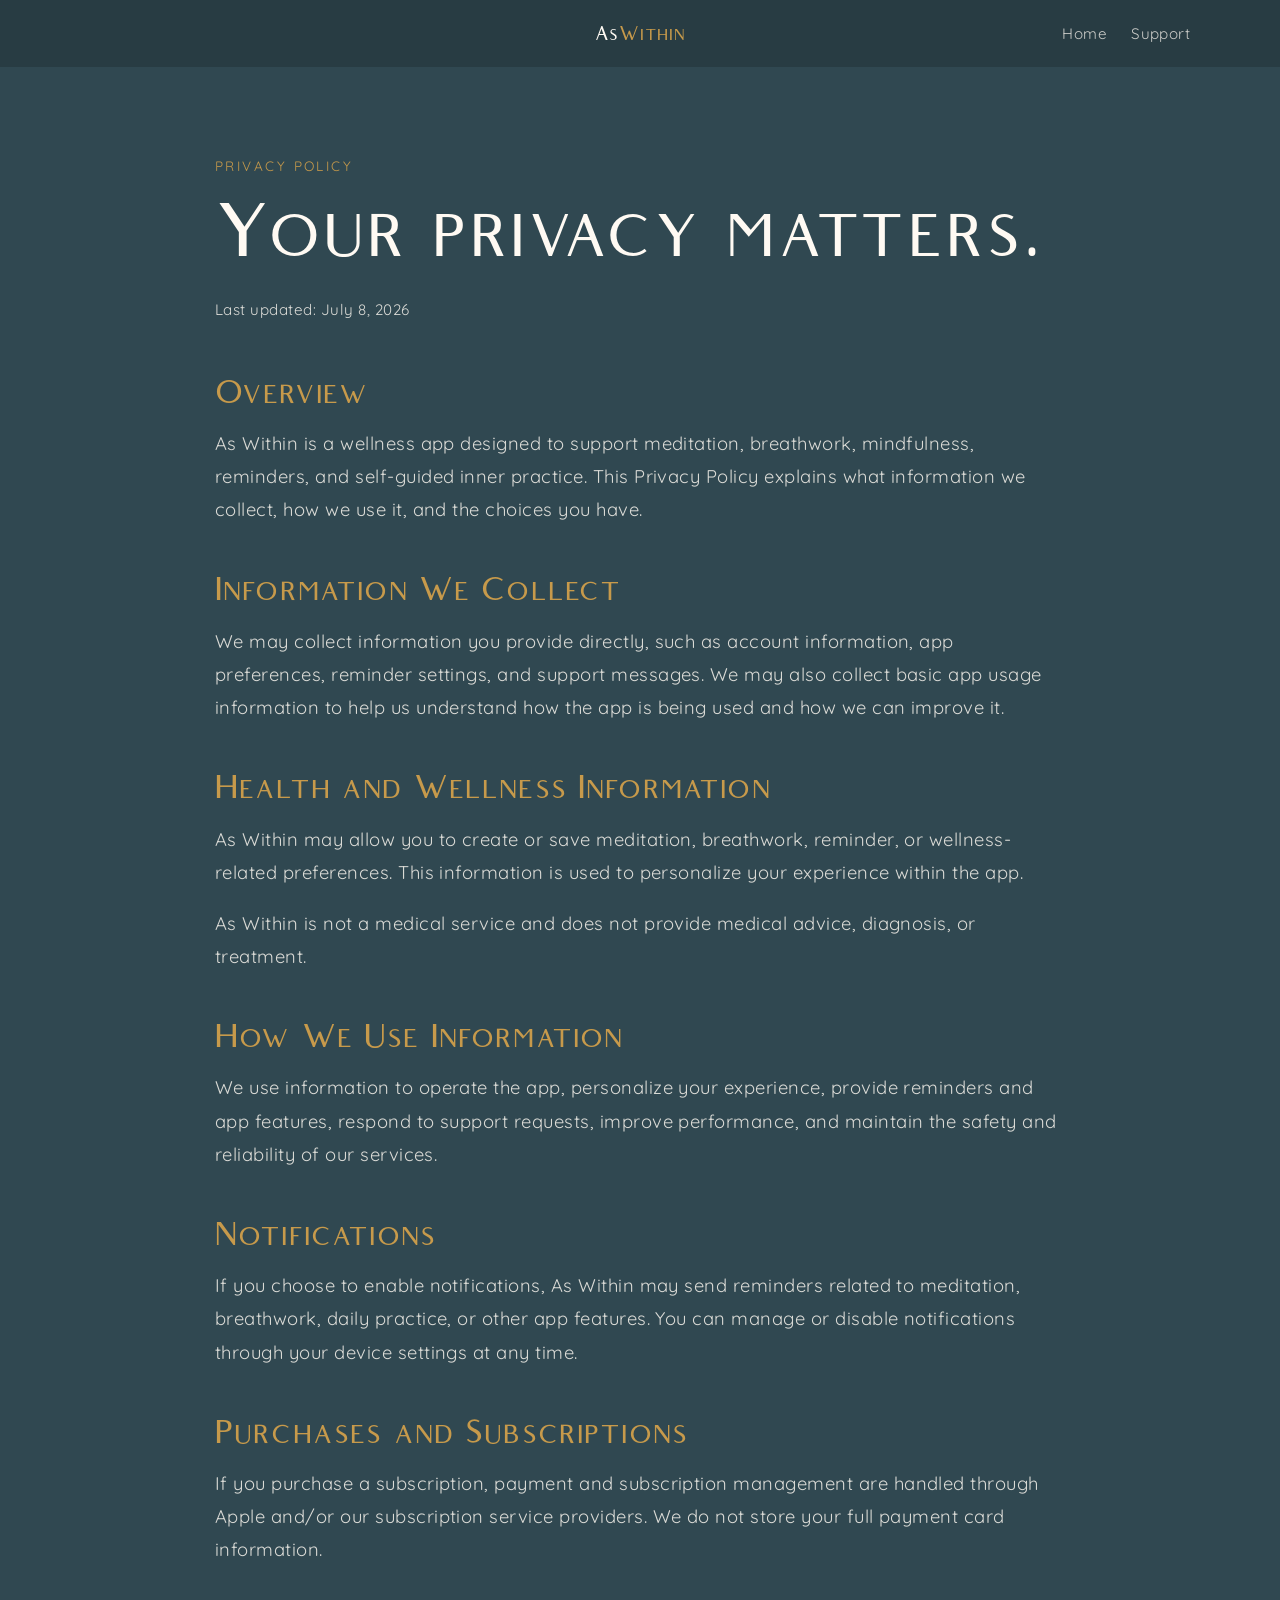
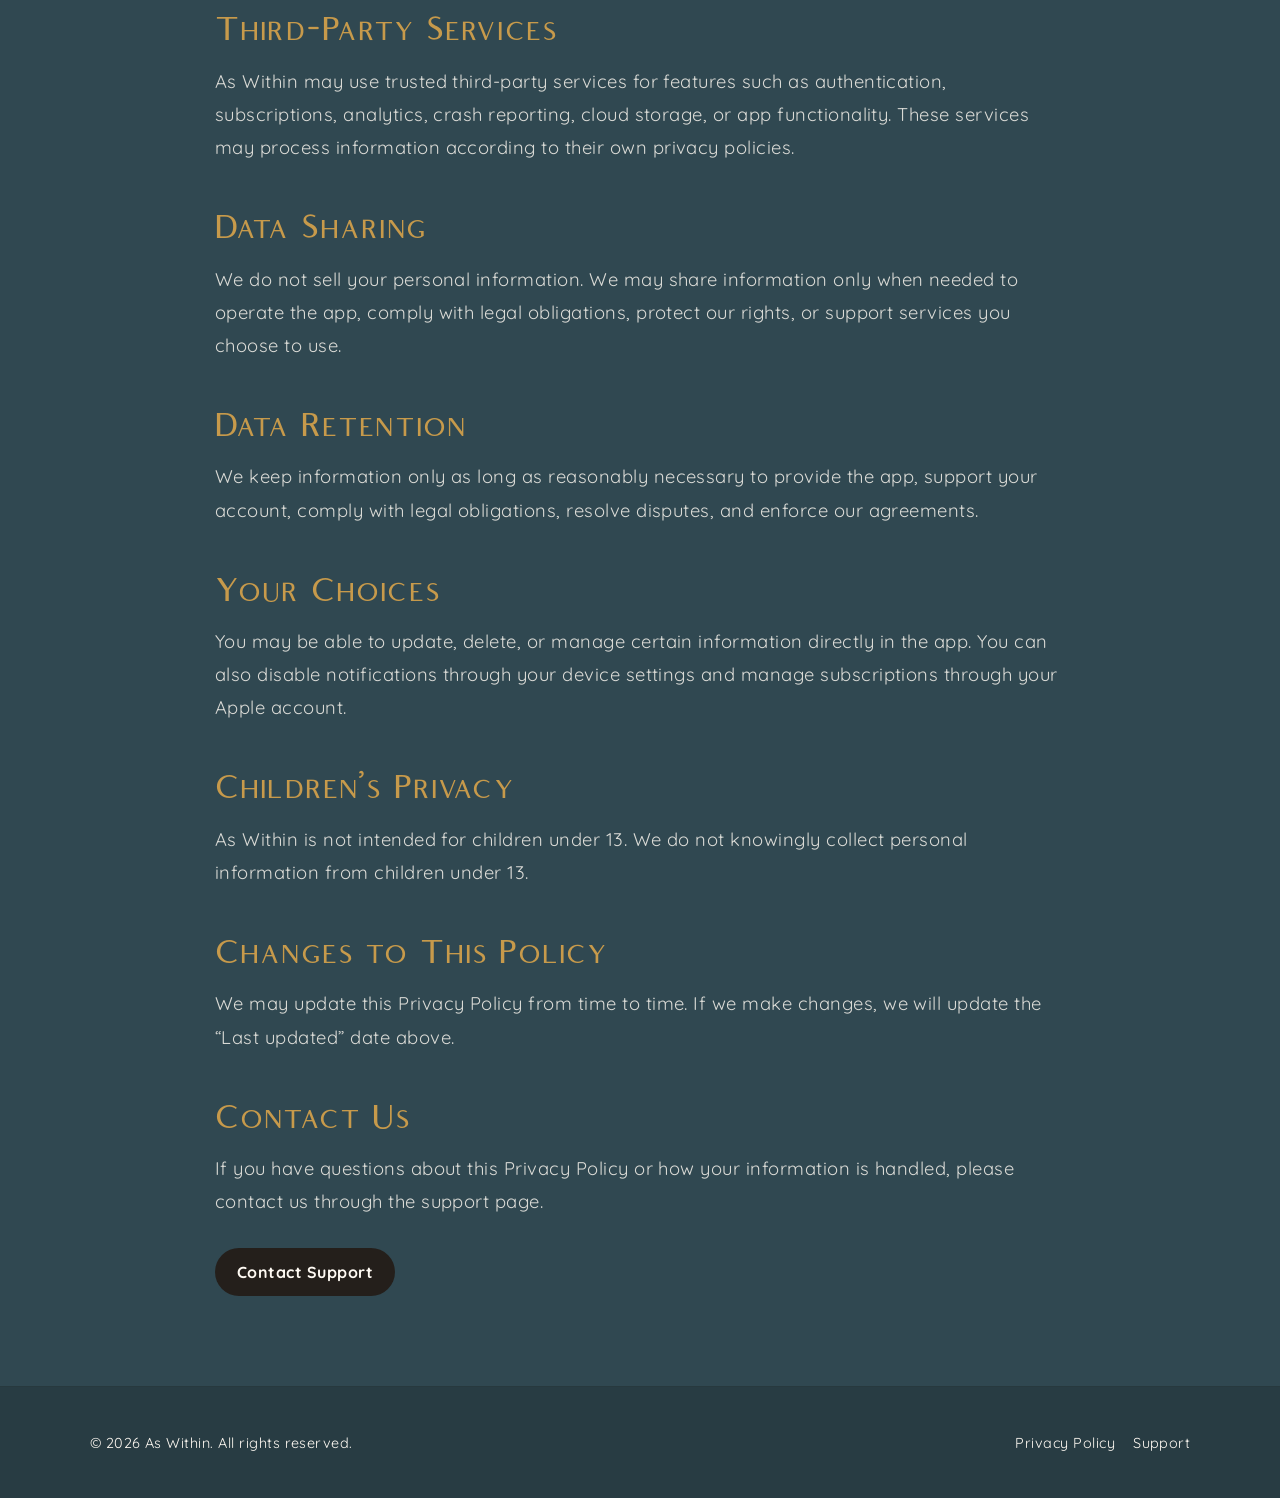
==== privacy.html @ 9e0768ed "Initial As Within landing page" ====
<!DOCTYPE html>
<html lang="en">
  <head>
    <meta charset="UTF-8" />
    <meta name="viewport" content="width=device-width, initial-scale=1.0" />

    <title>Privacy Policy | As Within</title>

    <meta
      name="description"
      content="Privacy Policy for As Within, a wellness app for breathwork, meditation, reminders, and self-guided inner practice."
    />

    <link rel="stylesheet" href="styles.css" />
  </head>

  <body>
    <header class="site-header">
      <a href="index.html" class="brand-name header-brand" aria-label="As Within home">
        <span class="brand-as">As</span><span class="brand-within">Within</span>
      </a>

      <nav class="nav-links" aria-label="Main navigation">
        <a href="index.html">Home</a>
        <a href="support.html">Support</a>
      </nav>
    </header>

    <main>
      <section class="legal-page">
        <div class="legal-content">
          <p class="legal-eyebrow">Privacy Policy</p>

          <h1 class="legal-title">Your privacy matters.</h1>

          <p class="legal-updated">Last updated: July 8, 2026</p>

          <div class="legal-section">
            <h2>Overview</h2>

            <p>
              As Within is a wellness app designed to support meditation,
              breathwork, mindfulness, reminders, and self-guided inner practice.
              This Privacy Policy explains what information we collect, how we use
              it, and the choices you have.
            </p>
          </div>

          <div class="legal-section">
            <h2>Information We Collect</h2>

            <p>
              We may collect information you provide directly, such as account
              information, app preferences, reminder settings, and support messages.
              We may also collect basic app usage information to help us understand
              how the app is being used and how we can improve it.
            </p>
          </div>

          <div class="legal-section">
            <h2>Health and Wellness Information</h2>

            <p>
              As Within may allow you to create or save meditation, breathwork,
              reminder, or wellness-related preferences. This information is used
              to personalize your experience within the app.
            </p>

            <p>
              As Within is not a medical service and does not provide medical
              advice, diagnosis, or treatment.
            </p>
          </div>

          <div class="legal-section">
            <h2>How We Use Information</h2>

            <p>
              We use information to operate the app, personalize your experience,
              provide reminders and app features, respond to support requests,
              improve performance, and maintain the safety and reliability of our
              services.
            </p>
          </div>

          <div class="legal-section">
            <h2>Notifications</h2>

            <p>
              If you choose to enable notifications, As Within may send reminders
              related to meditation, breathwork, daily practice, or other app
              features. You can manage or disable notifications through your device
              settings at any time.
            </p>
          </div>

          <div class="legal-section">
            <h2>Purchases and Subscriptions</h2>

            <p>
              If you purchase a subscription, payment and subscription management
              are handled through Apple and/or our subscription service providers.
              We do not store your full payment card information.
            </p>
          </div>

          <div class="legal-section">
            <h2>Third-Party Services</h2>

            <p>
              As Within may use trusted third-party services for features such as
              authentication, subscriptions, analytics, crash reporting, cloud
              storage, or app functionality. These services may process information
              according to their own privacy policies.
            </p>
          </div>

          <div class="legal-section">
            <h2>Data Sharing</h2>

            <p>
              We do not sell your personal information. We may share information
              only when needed to operate the app, comply with legal obligations,
              protect our rights, or support services you choose to use.
            </p>
          </div>

          <div class="legal-section">
            <h2>Data Retention</h2>

            <p>
              We keep information only as long as reasonably necessary to provide
              the app, support your account, comply with legal obligations, resolve
              disputes, and enforce our agreements.
            </p>
          </div>

          <div class="legal-section">
            <h2>Your Choices</h2>

            <p>
              You may be able to update, delete, or manage certain information
              directly in the app. You can also disable notifications through your
              device settings and manage subscriptions through your Apple account.
            </p>
          </div>

          <div class="legal-section">
            <h2>Children’s Privacy</h2>

            <p>
              As Within is not intended for children under 13. We do not knowingly
              collect personal information from children under 13.
            </p>
          </div>

          <div class="legal-section">
            <h2>Changes to This Policy</h2>

            <p>
              We may update this Privacy Policy from time to time. If we make
              changes, we will update the “Last updated” date above.
            </p>
          </div>

          <div class="legal-section">
            <h2>Contact Us</h2>

            <p>
              If you have questions about this Privacy Policy or how your
              information is handled, please contact us through the support page.
            </p>

            <a class="button legal-button" href="support.html">
              Contact Support
            </a>
          </div>
        </div>
      </section>
    </main>

    <footer class="site-footer">
      <p>© 2026 As Within. All rights reserved.</p>

      <div class="footer-links">
        <a href="privacy.html">Privacy Policy</a>
        <a href="support.html">Support</a>
      </div>
    </footer>
  </body>
</html>
---- styles.css ----
* {
  box-sizing: border-box;
}

:root {
  --forest-green: rgb(48, 72, 81);
  --forest-green-soft: rgb(55, 83, 93);
  --forest-green-practice: rgb(48, 72, 81);
  --forest-green-intention: rgb(51, 77, 87);
  --forest-green-more: rgb(49, 74, 83);
  --forest-green-dark: rgb(40, 60, 67);
  --cream-text: #fffaf3;
  --soft-cream-text: rgba(255, 250, 243, 0.82);
  --gold-accent: #c79a4b;
}

body {
  margin: 0;
  font-family: "Quicksand", Arial, Helvetica, sans-serif;
  font-weight: 400;
  letter-spacing: 0.03em;
  background: var(--forest-green);
  color: var(--cream-text);
}

.section-nav {
  position: fixed;
  top: 50%;
  right: 24px;
  transform: translateY(-50%);
  z-index: 100;
  display: flex;
  flex-direction: column;
  align-items: center;
  gap: 14px;
}

.section-dot,
.section-arrow {
  border: none;
  cursor: pointer;
  color: var(--cream-text);
  background: rgba(255, 250, 243, 0.16);
  backdrop-filter: blur(10px);
  transition: transform 0.2s ease, background 0.2s ease;
}

.section-dot {
  width: 12px;
  height: 12px;
  padding: 0;
  border-radius: 999px;
}

.section-dot.active {
  background: var(--gold-accent);
  transform: scale(1.35);
}

.section-arrow {
  width: 34px;
  height: 34px;
  border-radius: 999px;
  font-size: 1rem;
}

.section-dot:hover,
.section-arrow:hover {
  transform: scale(1.15);
  background: rgba(255, 250, 243, 0.28);
}

.section-dot.active:hover {
  transform: scale(1.35);
  background: var(--gold-accent);
}

.brand-name {
  font-weight: 700;
}

.brand-as {
  color: var(--cream-text);
}

.brand-within {
  color: var(--gold-accent);
}

.site-header {
  position: relative;
  width: 100%;
  padding: 24px 7vw;
  display: flex;
  align-items: center;
  justify-content: flex-end;
  background: var(--forest-green-dark);
  color: var(--cream-text);
}

.header-brand {
  position: absolute;
  left: 50%;
  transform: translateX(-50%);
  font-size: 1.4rem;
  font-family: "Belgium", "Quicksand", Arial, Helvetica, sans-serif;
  font-weight: 400;
  letter-spacing: 0.03em;
}

a {
  color: inherit;
  text-decoration: none;
}

.logo {
  font-size: 1.4rem;
  font-weight: 700;
  letter-spacing: 0.03em;
}

.nav-links {
  display: flex;
  gap: 24px;
  font-size: 0.95rem;
}

.nav-links a {
  opacity: 0.75;
}

.nav-links a:hover {
  opacity: 1;
}

.hero {
  padding: 80px 7vw;
  display: flex;
  align-items: center;
  justify-content: center;
  text-align: center;
  background: var(--forest-green);
  color: var(--cream-text);
}

.hero-title { 
  font-size: clamp(3rem, 8vw, 7rem);
  font-family: "Belgium", "Quicksand", Arial, Helvetica, sans-serif;
  font-weight: 400;
  letter-spacing: 0.03em;
}

.hero-content {
  max-width: 820px;
}

.hero-eyebrow {
  margin: 0 0 16px;
  font-size: 0.8rem;
  letter-spacing: 0.18em;
  text-transform: uppercase;
  color: var(--gold-accent);
  padding-top: 10px;
}

h1 {
  margin: 0;
  font-size: clamp(3rem, 8vw, 7rem);
  line-height: 0.95;
  letter-spacing: -0.06em;
}

.hero-text {
  font-family: "Quicksand", Arial, Helvetica, sans-serif;
  max-width: 620px;
  margin: 28px auto 0;
  font-size: 1.2rem;
  line-height: 1.7;
  opacity: 0.8;
}

.hero-actions {
  margin-top: 36px;
  display: flex;
  justify-content: center;
  flex-wrap: wrap;
  gap: 14px;
}

.button {
  display: inline-flex;
  align-items: center;
  justify-content: center;
  min-height: 48px;
  padding: 0 22px;
  border-radius: 999px;
  font-weight: 700;
}

.primary-button {
  background: #241f1b;
  color: #fffaf3;
}

.secondary-button {
  border: 1px solid rgba(36, 31, 27, 0.25);
}

.app-idea {
  padding: 80px 7vw;
  display: flex;
  align-items: center;
  justify-content: center;
  background: var(--forest-green-soft);
  color: var(--cream-text);
}

.app-idea-content {
  width: min(1100px, 100%);
  display: grid;
  grid-template-columns: 1fr 1fr;
  align-items: center;
  gap: clamp(40px, 7vw, 90px);
}

.app-idea-image-wrapper {
  display: flex;
  justify-content: center;
}

.app-idea-image-wrapper img {
  width: 100%;
  max-width: 260px;
  height: auto;
  display: block;
  border-radius: 24px;
}

.app-idea-text-wrapper {
  text-align: left;
}

.app-idea-title {
  margin: 0;
  font-size: clamp(3rem, 8vw, 5rem);
  font-family: "Belgium", "Quicksand", Arial, Helvetica, sans-serif;
  font-weight: 400;
  letter-spacing: 0.03em;
  line-height: 0.95;
}

.app-idea-eyebrow {
  margin: 28px 0 16px;
  font-size: 0.8rem;
  letter-spacing: 0.18em;
  text-transform: uppercase;
  color: var(--soft-cream-text);
}

.app-idea-the-saying {
  margin: 0;
  color: #a1712e;
  font-size: 1.2rem;
  letter-spacing: 0.08em;
}

.app-idea-bodyText {
  max-width: 520px;
  margin: 28px 0 0;
  font-size: 1.2rem;
  line-height: 1.7;
  opacity: 0.8;
}

.the-practice {
  padding: 80px 7vw;
  display: flex;
  align-items: center;
  justify-content: center;
  text-align: center;
  background: var(--forest-green-practice);
  color: var(--cream-text);
}

.the-practice-heading {
  width: min(1100px, 100%);
  margin: 0 auto 36px;
  text-align: center;  
}

.the-practice-eyebrow {
  margin: 0 0 16px;
  font-size: 1.2rem;
  letter-spacing: 0.18em;
  text-transform: uppercase;
  padding-top: 46px;
  color: #a1712e;
}

.the-practice-title {
  margin: 0;
  font-size: clamp(3rem, 6vw, 5rem);
  font-family: "Belgium", "Quicksand", Arial, Helvetica, sans-serif;
  font-weight: 400;
  letter-spacing: 0.03em;
  line-height: 0.95;
}

.the-practice-bodyText {
  max-width: 620px;
  margin: 8px auto 0;
  font-size: 1.2rem;
  font-weight: 200;
  line-height: 1.7;
  color: var(--soft-cream-text);
}

.practice-grid {
  width: min(1100px, 100%);
  margin: 64px auto 0;
  display: grid;
  grid-template-columns: repeat(3, 1fr);
  gap: 22px;
}

.practice-card {
  text-align: center;
}

.practice-card h3 {
  margin: 0;
  font-size: clamp(1.2rem, 2vw, 1.5rem);
  font-family: "Belgium", "Quicksand", Arial, Helvetica, sans-serif;
  font-weight: 400;
  letter-spacing: 0.03em;
  line-height: 0.95;
  color: var(--gold-accent);
}

.practice-card p {
  margin: 14px 0 22px;
  font-family:  "Quicksand", Arial, Helvetica, sans-serif;
  font-size: clamp(1rem, 2vw, 1.3rem);
  line-height: 1.6;
  color: var(--soft-cream-text);
}

.practice-card img {
  width: 100%;
  max-width: 220px;
  height: auto;
  display: block;
  margin: 0 auto 32px;
  border-radius: 20px;
}

.intention {
  padding: 80px 7vw;
  display: flex;
  align-items: center;
  justify-content: center;
  background: var(--forest-green-intention);
  color: var(--cream-text);
}

.intention-heading {
  width: min(1100px, 100%);
  margin: 0 auto;
  display: grid;
  grid-template-columns: 1fr 1fr;
  align-items: center;
  gap: clamp(40px, 7vw, 90px);
}

.intention-title {
  margin: 0;
  font-size: clamp(3rem, 8vw, 5rem);
  font-family: "Belgium", "Quicksand", Arial, Helvetica, sans-serif;
  font-weight: 400;
  letter-spacing: 0.03em;
  line-height: 0.95;
  text-align: center;
}

.intention-bodyText {
  max-width: clamp(300px, 45vw, 560px);
  margin: 0;
  font-size: clamp(1.2rem, 2vw, 1.5rem);
  line-height: 1.8;
  color: var(--soft-cream-text);
  text-align: left;
}

.more-than-a-meditation {
  padding: 80px 7vw;
  display: flex;
  align-items: center;
  justify-content: center;
  background: var(--forest-green-more);
  color: var(--cream-text);
}

.more-than-a-meditation-content {
  width: min(1100px, 100%);
  margin: 0 auto;
}

.more-grid {
  width: 100%;
  display: grid;
  grid-template-columns: repeat(3, 1fr);
  gap: 22px;
}

.more-card {
  text-align: center;
  display: grid;
  grid-template-rows: auto 1fr auto;
  justify-items: center;
  align-items: start;
}

.more-card h3 {
  margin: 0;
  font-size: clamp(1.2rem, 2vw, 1.5rem);
  font-family: "Belgium", "Quicksand", Arial, Helvetica, sans-serif;
  font-weight: 400;
  letter-spacing: 0.03em;
  line-height: 0.95;
  color: var(--gold-accent);
}

.more-card p {
  margin: 18px 0 24px;
  max-width: clamp(120px, 18vw, 260px);
  font-family: "Quicksand", Arial, Helvetica, sans-serif;
  font-size: clamp(1rem, 2vw, 1.2rem);
  line-height: 1.6;
  color: var(--soft-cream-text);
}

.more-card img {
  width: 80%;
  max-width: clamp(150, 45vw, 160);
  height: auto;
  display: block;
  margin: 0 auto 32px;
  border-radius: 20px;
}

.more-cta {
  margin: 90px auto 0;
  max-width: 820px;
  text-align: center;
}

.more-cta h1 {
  margin: 0;
  font-size: clamp(3rem, 4vw, 4rem);
  font-family: "Belgium", "Quicksand", Arial, Helvetica, sans-serif;
  font-weight: 400;
  letter-spacing: 0.03em;
  line-height: 0.95;
}

.more-cta-button {
  margin-top: 36px;
  background: #241f1b;
  color: #fffaf3;
}

h2 {
  margin: 0;
  font-size: clamp(2rem, 4vw, 4rem);
  line-height: 1.05;
  letter-spacing: -0.04em;
}

.site-footer {
  padding: 32px 7vw;
  display: flex;
  align-items: center;
  justify-content: space-between;
  gap: 24px;
  border-top: 1px solid rgba(36, 31, 27, 0.1);
  font-size: 0.9rem;
  background: var(--forest-green-dark);
}

.footer-links {
  display: flex;
  gap: 18px;
}

.legal-page {
  min-height: 100vh;
  padding: 90px 7vw;
  display: flex;
  justify-content: center;
  background: var(--forest-green);
  color: var(--cream-text);
}

.legal-content {
  width: min(850px, 100%);
  margin: 0 auto;
}

.legal-eyebrow {
  margin: 0 0 18px;
  font-size: 0.85rem;
  letter-spacing: 0.18em;
  text-transform: uppercase;
  color: var(--gold-accent);
}

.legal-title {
  margin: 0;
  font-size: clamp(3rem, 8vw, 5.5rem);
  font-family: "Belgium", "Quicksand", Arial, Helvetica, sans-serif;
  font-weight: 400;
  letter-spacing: 0.03em;
  line-height: 0.95;
}

.legal-updated {
  margin: 24px 0 56px;
  font-size: 0.95rem;
  color: var(--soft-cream-text);
}

.legal-section {
  margin-top: 46px;
}

.legal-section h2 {
  margin: 0 0 14px;
  font-size: clamp(1.6rem, 4vw, 2.4rem);
  font-family: "Belgium", "Quicksand", Arial, Helvetica, sans-serif;
  font-weight: 400;
  letter-spacing: 0.03em;
  line-height: 1;
  color: var(--gold-accent);
}

.legal-section p {
  margin: 0 0 18px;
  font-size: clamp(1rem, 2vw, 1.15rem);
  line-height: 1.8;
  color: var(--soft-cream-text);
}

.legal-button {
  margin-top: 12px;
  background: #241f1b;
  color: #fffaf3;
}

.support-page {
  min-height: 100vh;
  padding: 90px 7vw;
  display: flex;
  justify-content: center;
  align-items: center;
  background: var(--forest-green);
  color: var(--cream-text);
}

.support-content {
  width: min(850px, 100%);
  margin: 0 auto;
  text-align: center;
}

.support-eyebrow {
  margin: 0 0 18px;
  font-size: 0.85rem;
  letter-spacing: 0.18em;
  text-transform: uppercase;
  color: var(--gold-accent);
}

.support-title {
  margin: 0;
  font-size: clamp(3rem, 8vw, 5.5rem);
  font-family: "Belgium", "Quicksand", Arial, Helvetica, sans-serif;
  font-weight: 400;
  letter-spacing: 0.03em;
  line-height: 0.95;
}

.support-bodyText {
  max-width: clamp(300px, 55vw, 620px);
  margin: 32px auto 0;
  font-size: clamp(1.1rem, 2vw, 1.35rem);
  line-height: 1.75;
  color: var(--soft-cream-text);
}

.support-card {
  max-width: 620px;
  margin: 56px auto 0;
  padding: clamp(28px, 5vw, 46px);
  border-radius: 28px;
  background: rgba(255, 250, 243, 0.07);
  border: 1px solid rgba(255, 250, 243, 0.12);
}

.support-card h2 {
  margin: 0 0 16px;
  font-size: clamp(2rem, 4vw, 3rem);
  font-family: "Belgium", "Quicksand", Arial, Helvetica, sans-serif;
  font-weight: 400;
  letter-spacing: 0.03em;
  line-height: 1;
  color: var(--gold-accent);
}

.support-card p {
  margin: 0 auto;
  max-width: 500px;
  font-size: clamp(1rem, 2vw, 1.15rem);
  line-height: 1.7;
  color: var(--soft-cream-text);
}

.support-button {
  margin-top: 28px;
  background: #241f1b;
  color: #fffaf3;
}

.secondary-support-card {
  margin-top: 24px;
}

.support-email-text {
  margin-top: 22px;
  font-size: 0.95rem;
  color: var(--soft-cream-text);
}

.support-email-text a {
  color: var(--gold-accent);
  text-decoration: underline;
  text-underline-offset: 4px;
}

.hero,
.app-idea,
.the-practice,
.intention,
.more-than-a-meditation {
  min-height: 100vh;
  min-height: 100dvh;
}

@media (max-width: 760px) {
  .section-nav {
    right: 14px;
    gap: 12px;
  }

  .section-arrow {
    width: 30px;
    height: 30px;
  }

  .section-dot {
    width: 10px;
    height: 10px;
  }

  .site-header {
    align-items: flex-start;
    gap: 20px;
  }

  .nav-links {
    gap: 16px;
  }

  .hero {
    padding-top: 60px;
  }

  .app-idea-content {
    grid-template-columns: 1fr;
    text-align: center;
    gap: 36px;
  }

  .app-idea-text-wrapper {
    text-align: center;
  }

  .app-idea-bodyText {
    margin-left: auto;
    margin-right: auto;
  }

  .app-idea-image-wrapper img {
    max-width: 240px;
  }

    .the-practice {
    padding-left: 5vw;
    padding-right: 5vw;
  }

  .the-practice-heading {
    max-width: 100%;
  }

  .the-practice-eyebrow {
    font-size: clamp(0.8rem, 3vw, 1rem);
    padding-top: 24px;
    margin-bottom: 12px;
  }

  .the-practice-title {
    font-size: clamp(2.3rem, 11vw, 3.5rem);
  }

  .the-practice-bodyText {
    font-size: clamp(0.85rem, 3vw, 1rem);
    line-height: 1.5;
  }

  .practice-grid {
    grid-template-columns: repeat(3, 1fr);
    gap: clamp(8px, 2.5vw, 18px);
    margin-top: 42px;
  }

  .practice-card h3 {
    font-size: clamp(0.85rem, 4vw, 1.1rem);
  }

  .practice-card p {
    margin: 10px 0 16px;
    font-size: clamp(0.72rem, 2.8vw, 0.95rem);
    line-height: 1.35;
  }

  .practice-card img {
    max-width: 100%;
    border-radius: 14px;
    margin-bottom: 20px;
  }

  .more-than-a-meditation {
    padding-left: 5vw;
    padding-right: 5vw;
  }

  .more-grid {
    grid-template-columns: repeat(3, 1fr);
    gap: clamp(8px, 2.5vw, 18px);
  }

  .more-card h3 {
    font-size: clamp(0.85rem, 4vw, 1.1rem);
  }

  .more-card p {
    margin: 18px 0 24px;
    max-width: clamp(95px, 20vw, 260px);
    font-family: "Quicksand", Arial, Helvetica, sans-serif;
    font-size: clamp(0.6rem, 2vw, 1.3rem);
    line-height: 1.6;
    color: var(--soft-cream-text);
  }

  .more-card img {
    max-width: 100%;
    border-radius: 14px;
    margin-bottom: 20px;
  }

  .more-cta {
    margin-top: 20px;
  }

  .more-cta h1 {
    font-size: clamp(2.5rem, 3vw, 4rem);
  }

  .intention-heading {
    grid-template-columns: 1fr;
    gap: 68px;
    text-align: center;
  }

  .intention-title {
    text-align: center;
  }

  .intention-bodyText {
    max-width: min(100%, 320px);
    margin: 0 auto;
    font-size: clamp(1rem, 4vw, 1.2rem);
    line-height: 1.65;
    text-align: center;
  }

  .legal-page {
    padding-top: 70px;
    padding-bottom: 70px;
  }

  .legal-updated {
    margin-bottom: 42px;
  }

  .legal-section {
    margin-top: 38px;
  }

  .legal-section p {
    line-height: 1.65;
  }

  .support-page {
    padding-top: 70px;
    padding-bottom: 70px;
  }

  .support-bodyText {
    max-width: min(100%, 420px);
    font-size: clamp(1rem, 4vw, 1.2rem);
    line-height: 1.65;
  }

  .support-card {
    margin-top: 42px;
    border-radius: 22px;
  }

  .support-card p {
    line-height: 1.6;
  }

  .site-footer {
    flex-direction: column;
    align-items: flex-start;
  }
}

@font-face {
  font-family: "Quicksand";
  src: url("fonts/Quicksand-VariableFont_wght.ttf") format("truetype");
  font-weight: 300 700;
  font-style: normal;
}

@font-face {
  font-family: "Belgium";
  src: url("fonts/Belgium-Regular.otf") format("opentype");
  font-weight: 400;
  font-style: normal;
}
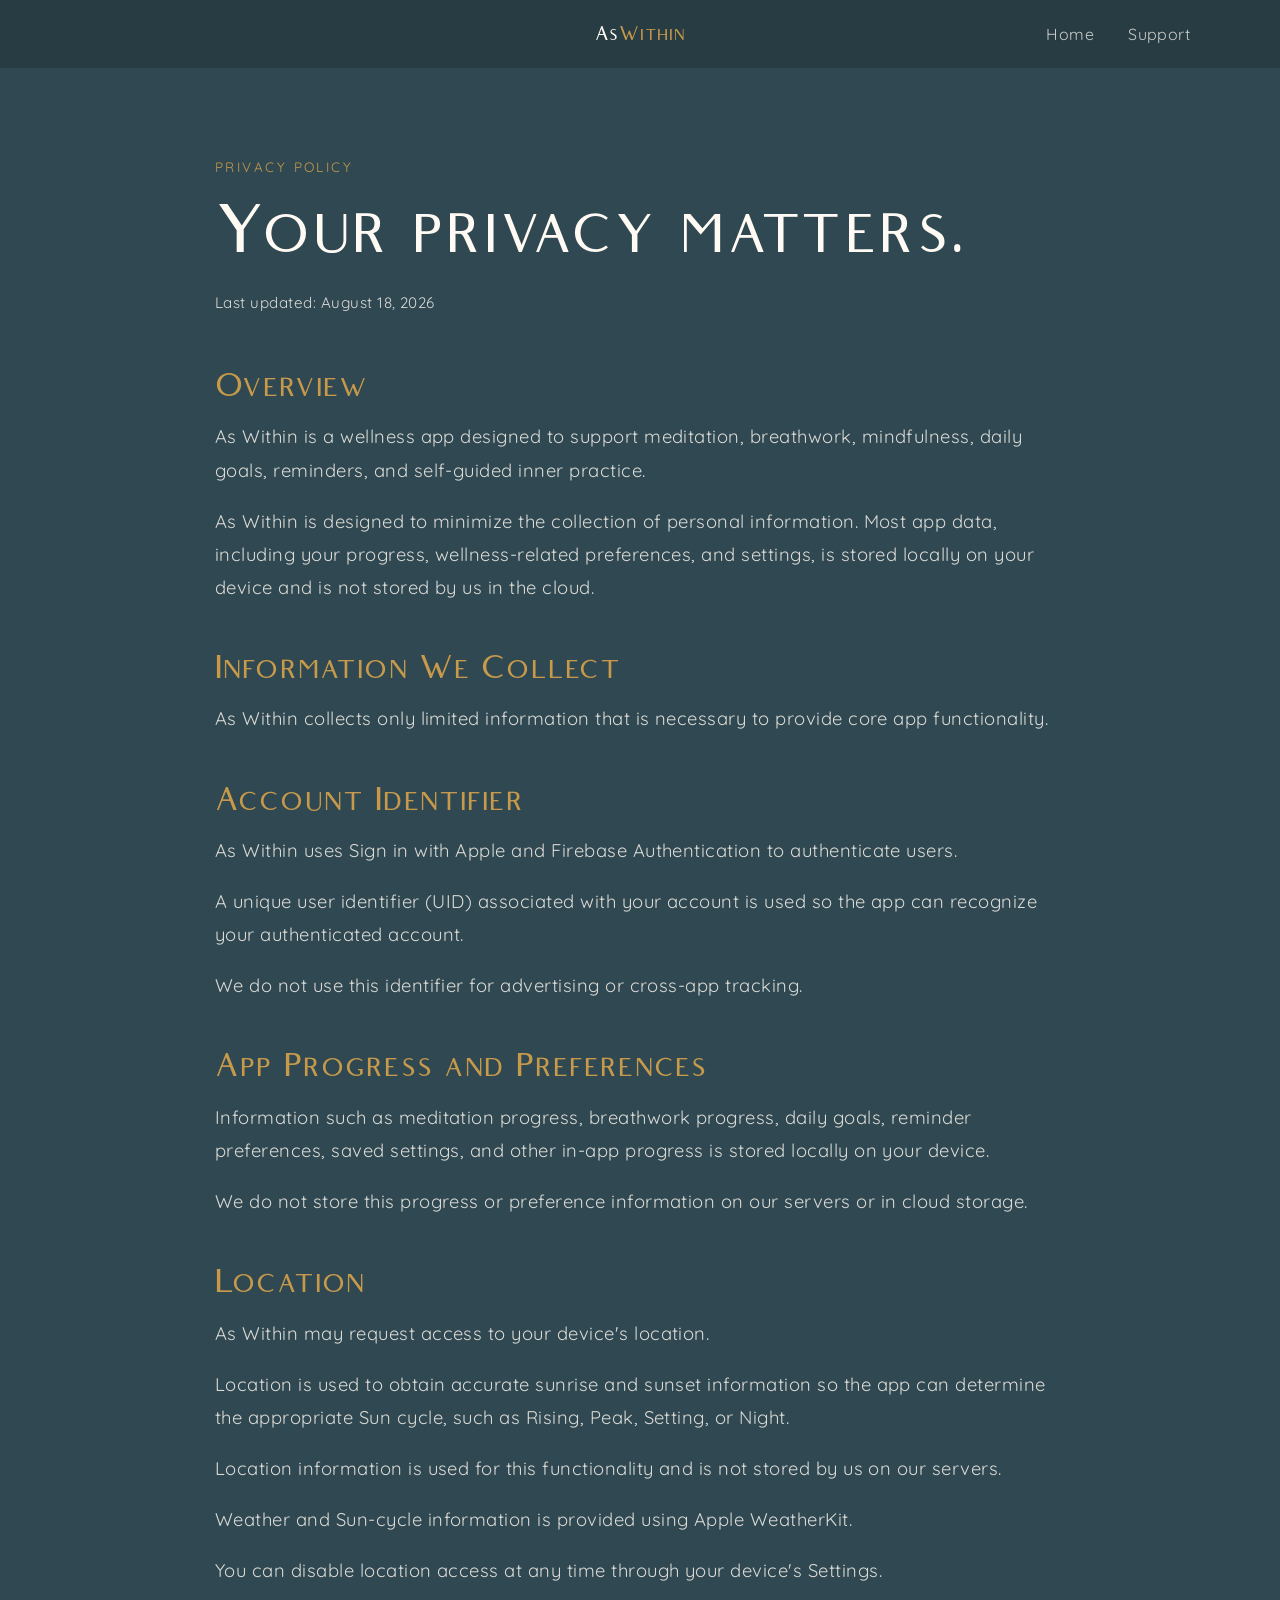
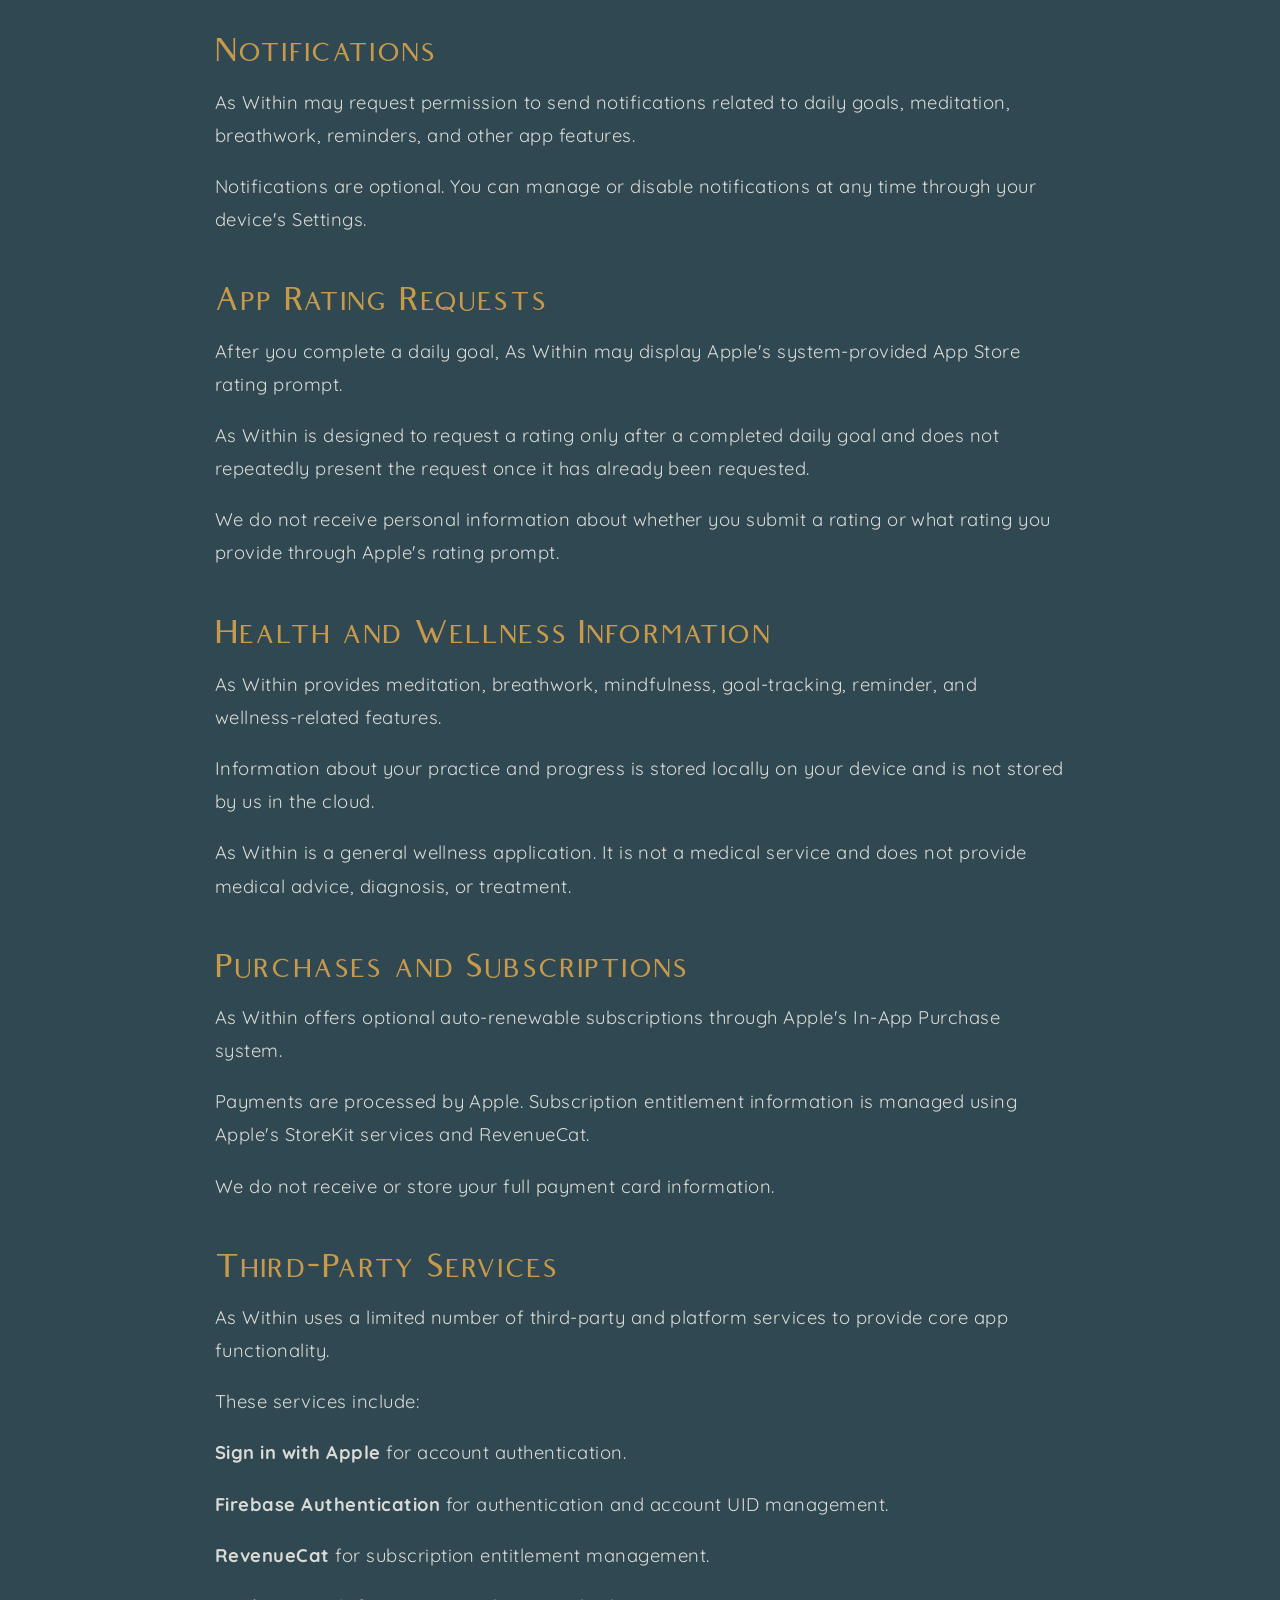
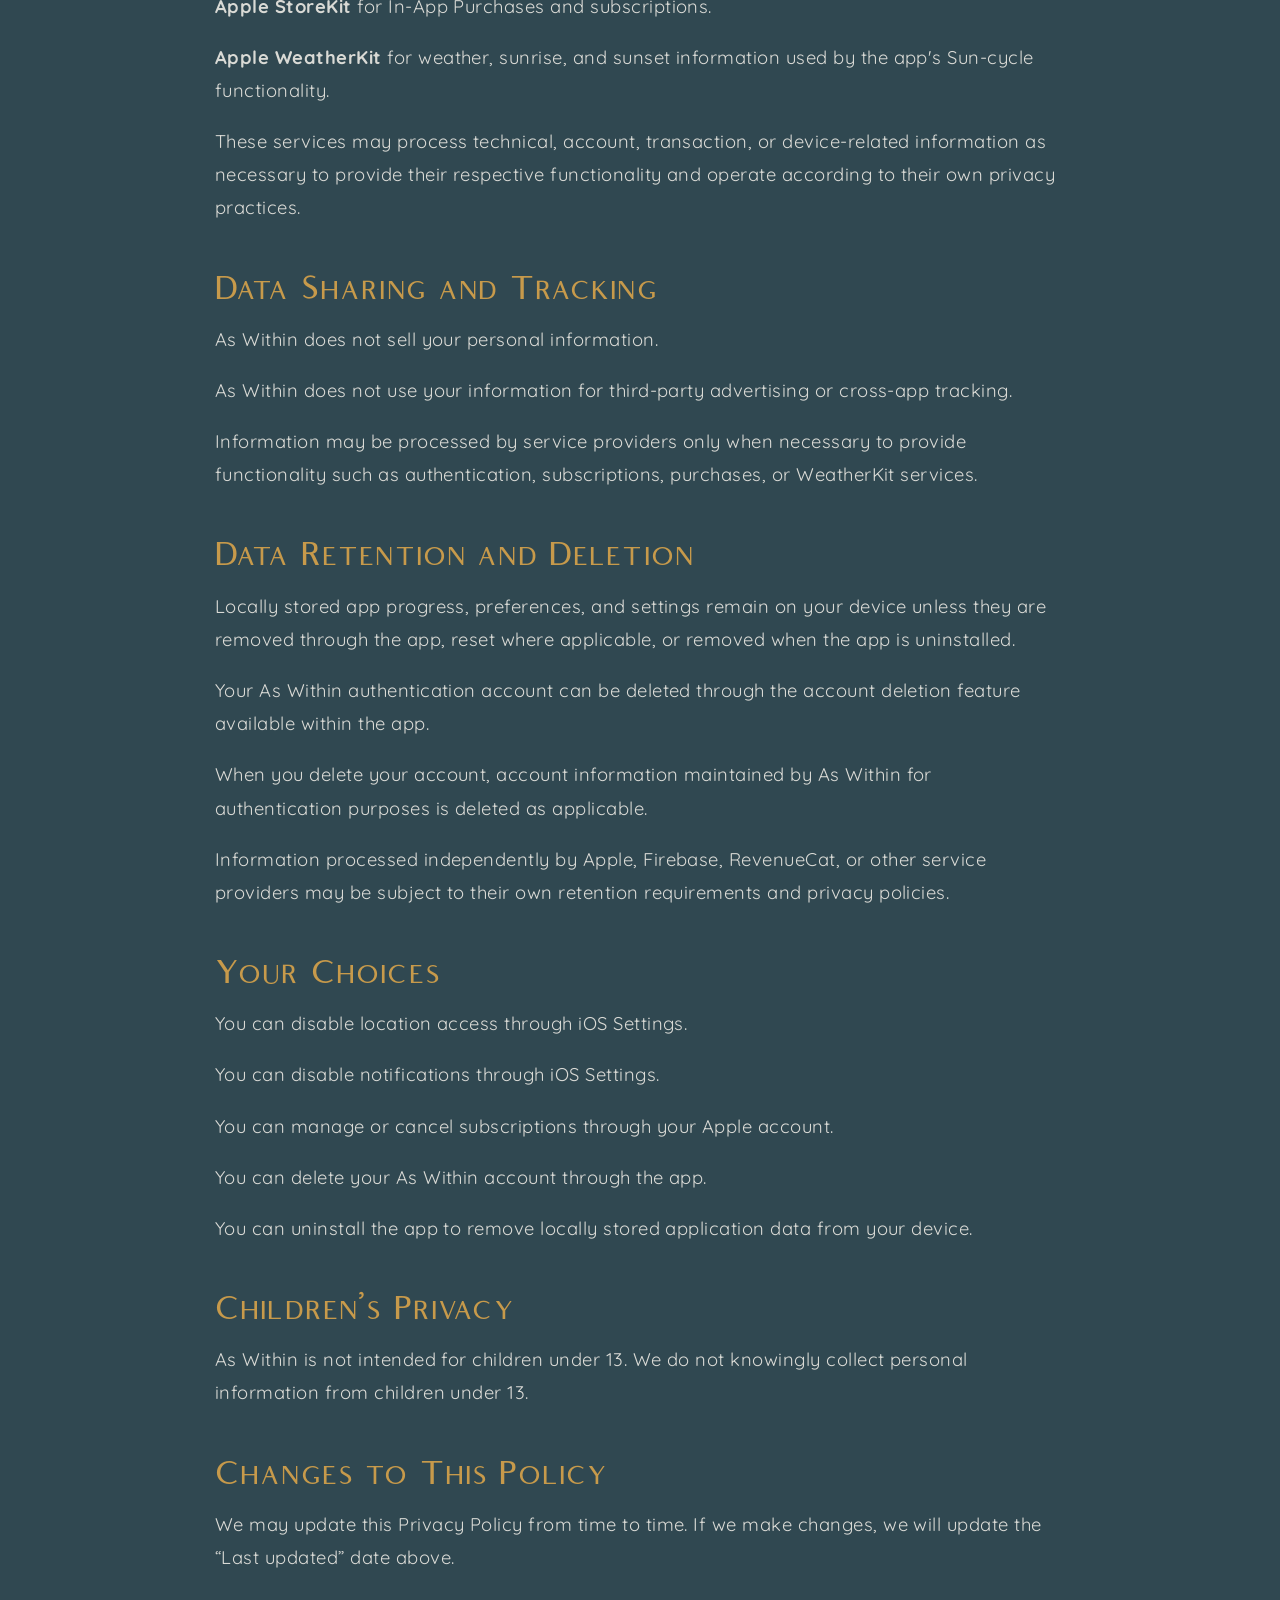
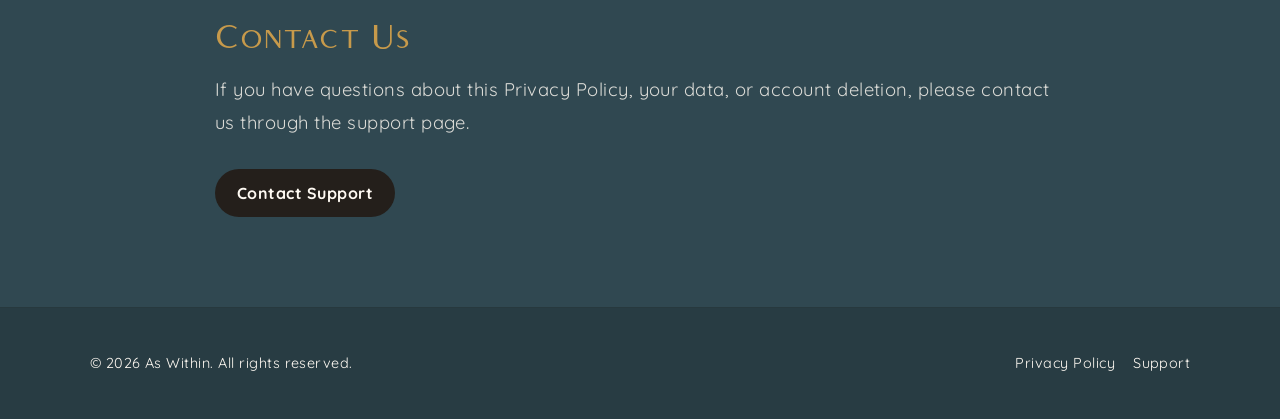
==== commit 0b703044: "Updated Privacy Policy" ====
--- a/privacy.html
+++ b/privacy.html
@@ -8,7 +8,7 @@
 
     <meta
       name="description"
-      content="Privacy Policy for As Within, a wellness app for breathwork, meditation, reminders, and self-guided inner practice."
+      content="Privacy Policy for As Within, a wellness app for breathwork, meditation, reminders, daily goals, and self-guided inner practice."
     />
 
     <link rel="stylesheet" href="styles.css" />
@@ -16,7 +16,11 @@
 
   <body>
     <header class="site-header">
-      <a href="index.html" class="brand-name header-brand" aria-label="As Within home">
+      <a
+        href="index.html"
+        class="brand-name header-brand"
+        aria-label="As Within home"
+      >
         <span class="brand-as">As</span><span class="brand-within">Within</span>
       </a>
 
@@ -33,16 +37,22 @@
 
           <h1 class="legal-title">Your privacy matters.</h1>
 
-          <p class="legal-updated">Last updated: July 8, 2026</p>
+          <p class="legal-updated">Last updated: August 18, 2026</p>
 
           <div class="legal-section">
             <h2>Overview</h2>
 
             <p>
               As Within is a wellness app designed to support meditation,
-              breathwork, mindfulness, reminders, and self-guided inner practice.
-              This Privacy Policy explains what information we collect, how we use
-              it, and the choices you have.
+              breathwork, mindfulness, daily goals, reminders, and self-guided
+              inner practice.
+            </p>
+
+            <p>
+              As Within is designed to minimize the collection of personal
+              information. Most app data, including your progress,
+              wellness-related preferences, and settings, is stored locally on
+              your device and is not stored by us in the cloud.
             </p>
           </div>
 
@@ -50,10 +60,106 @@
             <h2>Information We Collect</h2>
 
             <p>
-              We may collect information you provide directly, such as account
-              information, app preferences, reminder settings, and support messages.
-              We may also collect basic app usage information to help us understand
-              how the app is being used and how we can improve it.
+              As Within collects only limited information that is necessary to
+              provide core app functionality.
+            </p>
+          </div>
+
+          <div class="legal-section">
+            <h2>Account Identifier</h2>
+
+            <p>
+              As Within uses Sign in with Apple and Firebase Authentication to
+              authenticate users.
+            </p>
+
+            <p>
+              A unique user identifier (UID) associated with your account is
+              used so the app can recognize your authenticated account.
+            </p>
+
+            <p>
+              We do not use this identifier for advertising or cross-app
+              tracking.
+            </p>
+          </div>
+
+          <div class="legal-section">
+            <h2>App Progress and Preferences</h2>
+
+            <p>
+              Information such as meditation progress, breathwork progress,
+              daily goals, reminder preferences, saved settings, and other
+              in-app progress is stored locally on your device.
+            </p>
+
+            <p>
+              We do not store this progress or preference information on our
+              servers or in cloud storage.
+            </p>
+          </div>
+
+          <div class="legal-section">
+            <h2>Location</h2>
+
+            <p>
+              As Within may request access to your device's location.
+            </p>
+
+            <p>
+              Location is used to obtain accurate sunrise and sunset
+              information so the app can determine the appropriate Sun cycle,
+              such as Rising, Peak, Setting, or Night.
+            </p>
+
+            <p>
+              Location information is used for this functionality and is not
+              stored by us on our servers.
+            </p>
+
+            <p>
+              Weather and Sun-cycle information is provided using Apple
+              WeatherKit.
+            </p>
+
+            <p>
+              You can disable location access at any time through your device's
+              Settings.
+            </p>
+          </div>
+
+          <div class="legal-section">
+            <h2>Notifications</h2>
+
+            <p>
+              As Within may request permission to send notifications related to
+              daily goals, meditation, breathwork, reminders, and other app
+              features.
+            </p>
+
+            <p>
+              Notifications are optional. You can manage or disable
+              notifications at any time through your device's Settings.
+            </p>
+          </div>
+
+          <div class="legal-section">
+            <h2>App Rating Requests</h2>
+
+            <p>
+              After you complete a daily goal, As Within may display Apple's
+              system-provided App Store rating prompt.
+            </p>
+
+            <p>
+              As Within is designed to request a rating only after a completed
+              daily goal and does not repeatedly present the request once it has
+              already been requested.
+            </p>
+
+            <p>
+              We do not receive personal information about whether you submit a
+              rating or what rating you provide through Apple's rating prompt.
             </p>
           </div>
 
@@ -61,36 +167,19 @@
             <h2>Health and Wellness Information</h2>
 
             <p>
-              As Within may allow you to create or save meditation, breathwork,
-              reminder, or wellness-related preferences. This information is used
-              to personalize your experience within the app.
-            </p>
-
-            <p>
-              As Within is not a medical service and does not provide medical
-              advice, diagnosis, or treatment.
-            </p>
-          </div>
-
-          <div class="legal-section">
-            <h2>How We Use Information</h2>
-
-            <p>
-              We use information to operate the app, personalize your experience,
-              provide reminders and app features, respond to support requests,
-              improve performance, and maintain the safety and reliability of our
-              services.
-            </p>
-          </div>
-
-          <div class="legal-section">
-            <h2>Notifications</h2>
-
-            <p>
-              If you choose to enable notifications, As Within may send reminders
-              related to meditation, breathwork, daily practice, or other app
-              features. You can manage or disable notifications through your device
-              settings at any time.
+              As Within provides meditation, breathwork, mindfulness,
+              goal-tracking, reminder, and wellness-related features.
+            </p>
+
+            <p>
+              Information about your practice and progress is stored locally on
+              your device and is not stored by us in the cloud.
+            </p>
+
+            <p>
+              As Within is a general wellness application. It is not a medical
+              service and does not provide medical advice, diagnosis, or
+              treatment.
             </p>
           </div>
 
@@ -98,9 +187,18 @@
             <h2>Purchases and Subscriptions</h2>
 
             <p>
-              If you purchase a subscription, payment and subscription management
-              are handled through Apple and/or our subscription service providers.
-              We do not store your full payment card information.
+              As Within offers optional auto-renewable subscriptions through
+              Apple's In-App Purchase system.
+            </p>
+
+            <p>
+              Payments are processed by Apple. Subscription entitlement
+              information is managed using Apple's StoreKit services and
+              RevenueCat.
+            </p>
+
+            <p>
+              We do not receive or store your full payment card information.
             </p>
           </div>
 
@@ -108,30 +206,88 @@
             <h2>Third-Party Services</h2>
 
             <p>
-              As Within may use trusted third-party services for features such as
-              authentication, subscriptions, analytics, crash reporting, cloud
-              storage, or app functionality. These services may process information
-              according to their own privacy policies.
-            </p>
-          </div>
-
-          <div class="legal-section">
-            <h2>Data Sharing</h2>
-
-            <p>
-              We do not sell your personal information. We may share information
-              only when needed to operate the app, comply with legal obligations,
-              protect our rights, or support services you choose to use.
-            </p>
-          </div>
-
-          <div class="legal-section">
-            <h2>Data Retention</h2>
-
-            <p>
-              We keep information only as long as reasonably necessary to provide
-              the app, support your account, comply with legal obligations, resolve
-              disputes, and enforce our agreements.
+              As Within uses a limited number of third-party and platform
+              services to provide core app functionality.
+            </p>
+
+            <p>
+              These services include:
+            </p>
+
+            <p>
+              <strong>Sign in with Apple</strong> for account authentication.
+            </p>
+
+            <p>
+              <strong>Firebase Authentication</strong> for authentication and
+              account UID management.
+            </p>
+
+            <p>
+              <strong>RevenueCat</strong> for subscription entitlement
+              management.
+            </p>
+
+            <p>
+              <strong>Apple StoreKit</strong> for In-App Purchases and
+              subscriptions.
+            </p>
+
+            <p>
+              <strong>Apple WeatherKit</strong> for weather, sunrise, and sunset
+              information used by the app's Sun-cycle functionality.
+            </p>
+
+            <p>
+              These services may process technical, account, transaction, or
+              device-related information as necessary to provide their
+              respective functionality and operate according to their own
+              privacy practices.
+            </p>
+          </div>
+
+          <div class="legal-section">
+            <h2>Data Sharing and Tracking</h2>
+
+            <p>
+              As Within does not sell your personal information.
+            </p>
+
+            <p>
+              As Within does not use your information for third-party
+              advertising or cross-app tracking.
+            </p>
+
+            <p>
+              Information may be processed by service providers only when
+              necessary to provide functionality such as authentication,
+              subscriptions, purchases, or WeatherKit services.
+            </p>
+          </div>
+
+          <div class="legal-section">
+            <h2>Data Retention and Deletion</h2>
+
+            <p>
+              Locally stored app progress, preferences, and settings remain on
+              your device unless they are removed through the app, reset where
+              applicable, or removed when the app is uninstalled.
+            </p>
+
+            <p>
+              Your As Within authentication account can be deleted through the
+              account deletion feature available within the app.
+            </p>
+
+            <p>
+              When you delete your account, account information maintained by
+              As Within for authentication purposes is deleted as applicable.
+            </p>
+
+            <p>
+              Information processed independently by Apple, Firebase,
+              RevenueCat, or other service providers may be subject to their own
+              retention requirements and privacy policies.
             </p>
           </div>
 
@@ -139,9 +295,25 @@
             <h2>Your Choices</h2>
 
             <p>
-              You may be able to update, delete, or manage certain information
-              directly in the app. You can also disable notifications through your
-              device settings and manage subscriptions through your Apple account.
+              You can disable location access through iOS Settings.
+            </p>
+
+            <p>
+              You can disable notifications through iOS Settings.
+            </p>
+
+            <p>
+              You can manage or cancel subscriptions through your Apple
+              account.
+            </p>
+
+            <p>
+              You can delete your As Within account through the app.
+            </p>
+
+            <p>
+              You can uninstall the app to remove locally stored application
+              data from your device.
             </p>
           </div>
 
@@ -149,8 +321,8 @@
             <h2>Children’s Privacy</h2>
 
             <p>
-              As Within is not intended for children under 13. We do not knowingly
-              collect personal information from children under 13.
+              As Within is not intended for children under 13. We do not
+              knowingly collect personal information from children under 13.
             </p>
           </div>
 
@@ -167,8 +339,8 @@
             <h2>Contact Us</h2>
 
             <p>
-              If you have questions about this Privacy Policy or how your
-              information is handled, please contact us through the support page.
+              If you have questions about this Privacy Policy, your data, or
+              account deletion, please contact us through the support page.
             </p>
 
             <a class="button legal-button" href="support.html">
--- a/styles.css
+++ b/styles.css
@@ -121,8 +121,9 @@
 
 .nav-links {
   display: flex;
-  gap: 24px;
-  font-size: 0.95rem;
+  gap: 34px;
+  flex-wrap: nowrap;
+  white-space: nowrap;
 }
 
 .nav-links a {
@@ -144,7 +145,7 @@
 }
 
 .hero-title { 
-  font-size: clamp(3rem, 8vw, 7rem);
+  font-size: clamp(3.5rem, 8vw, 7rem);
   font-family: "Belgium", "Quicksand", Arial, Helvetica, sans-serif;
   font-weight: 400;
   letter-spacing: 0.03em;
@@ -165,7 +166,7 @@
 
 h1 {
   margin: 0;
-  font-size: clamp(3rem, 8vw, 7rem);
+  font-size: clamp(3rem, 8vw, 5rem);
   line-height: 0.95;
   letter-spacing: -0.06em;
 }
@@ -207,7 +208,7 @@
 }
 
 .app-idea {
-  padding: 80px 7vw;
+  padding: clamp(64px, 8vw, 110px) 7vw;
   display: flex;
   align-items: center;
   justify-content: center;
@@ -218,31 +219,36 @@
 .app-idea-content {
   width: min(1100px, 100%);
   display: grid;
-  grid-template-columns: 1fr 1fr;
-  align-items: center;
-  gap: clamp(40px, 7vw, 90px);
+  grid-template-columns:
+    minmax(220px, 0.85fr)
+    minmax(320px, 1.15fr);
+  align-items: center;
+  gap: clamp(36px, 7vw, 90px);
 }
 
 .app-idea-image-wrapper {
   display: flex;
+  align-items: center;
   justify-content: center;
+  min-width: 0;
 }
 
 .app-idea-image-wrapper img {
-  width: 100%;
-  max-width: 260px;
+  width: clamp(190px, 26vw, 260px);
+  max-width: 100%;
   height: auto;
   display: block;
-  border-radius: 24px;
+  border-radius: clamp(18px, 2vw, 24px);
 }
 
 .app-idea-text-wrapper {
+  min-width: 0;
   text-align: left;
 }
 
 .app-idea-title {
   margin: 0;
-  font-size: clamp(3rem, 8vw, 5rem);
+  font-size: clamp(2.8rem, 5.5vw, 5rem);
   font-family: "Belgium", "Quicksand", Arial, Helvetica, sans-serif;
   font-weight: 400;
   letter-spacing: 0.03em;
@@ -250,9 +256,10 @@
 }
 
 .app-idea-eyebrow {
-  margin: 28px 0 16px;
-  font-size: 0.8rem;
+  margin: clamp(22px, 3vw, 30px) 0 14px;
+  font-size: clamp(0.72rem, 1vw, 0.85rem);
   letter-spacing: 0.18em;
+  line-height: 1.5;
   text-transform: uppercase;
   color: var(--soft-cream-text);
 }
@@ -260,16 +267,17 @@
 .app-idea-the-saying {
   margin: 0;
   color: #a1712e;
-  font-size: 1.2rem;
+  font-size: clamp(1rem, 1.5vw, 1.25rem);
   letter-spacing: 0.08em;
+  line-height: 1.5;
 }
 
 .app-idea-bodyText {
   max-width: 520px;
-  margin: 28px 0 0;
-  font-size: 1.2rem;
+  margin: clamp(20px, 3vw, 28px) 0 0;
+  font-size: clamp(1rem, 1.5vw, 1.2rem);
   line-height: 1.7;
-  opacity: 0.8;
+  color: var(--soft-cream-text);
 }
 
 .the-practice {
@@ -374,7 +382,7 @@
 
 .intention-title {
   margin: 0;
-  font-size: clamp(3rem, 8vw, 5rem);
+  font-size: clamp(3.5rem, 8vw, 5rem);
   font-family: "Belgium", "Quicksand", Arial, Helvetica, sans-serif;
   font-weight: 400;
   letter-spacing: 0.03em;
@@ -391,6 +399,10 @@
   text-align: left;
 }
 
+.intention-highlight {
+  color: var(--gold-accent);
+}
+
 .more-than-a-meditation {
   padding: 80px 7vw;
   display: flex;
@@ -406,46 +418,59 @@
 }
 
 .more-grid {
-  width: 100%;
+  width: min(900px, 100%);
+  margin: 0 auto;
+  display: flex;
+  flex-direction: column;
+  gap: 34px;
+}
+
+.more-card {
   display: grid;
-  grid-template-columns: repeat(3, 1fr);
-  gap: 22px;
-}
-
-.more-card {
-  text-align: center;
-  display: grid;
-  grid-template-rows: auto 1fr auto;
-  justify-items: center;
-  align-items: start;
+  grid-template-columns:
+    minmax(0, 1fr)
+    clamp(150px, 22vw, 240px);
+  column-gap: clamp(20px, 5vw, 64px);
+  align-items: center;
+  padding: clamp(20px, 4vw, 38px);
+  border-radius: clamp(20px, 3vw, 28px);
+}
+
+.more-card-text {
+  display: flex;
+  flex-direction: column;
+  justify-content: center;
+  gap: 8px;
+  text-align: center;
 }
 
 .more-card h3 {
   margin: 0;
-  font-size: clamp(1.2rem, 2vw, 1.5rem);
+  font-size: clamp(1.8rem, 3vw, 2.0rem);
   font-family: "Belgium", "Quicksand", Arial, Helvetica, sans-serif;
   font-weight: 400;
   letter-spacing: 0.03em;
-  line-height: 0.95;
+  line-height: 1;
   color: var(--gold-accent);
 }
 
 .more-card p {
-  margin: 18px 0 24px;
-  max-width: clamp(120px, 18vw, 260px);
+  max-width: 540px;
+  margin: 0 auto;
   font-family: "Quicksand", Arial, Helvetica, sans-serif;
-  font-size: clamp(1rem, 2vw, 1.2rem);
-  line-height: 1.6;
+  font-size: clamp(1rem, 1.6vw, 1.4rem);
+  line-height: 1.65;
   color: var(--soft-cream-text);
 }
 
 .more-card img {
-  width: 80%;
-  max-width: clamp(150, 45vw, 160);
+  width: clamp(150px, 22vw, 240px);
+  max-width: 100%;
   height: auto;
   display: block;
-  margin: 0 auto 32px;
-  border-radius: 20px;
+  margin: 0;
+  border-radius: clamp(14px, 2vw, 20px);
+  justify-self: end;
 }
 
 .more-cta {
@@ -456,9 +481,9 @@
 
 .more-cta h1 {
   margin: 0;
-  font-size: clamp(3rem, 4vw, 4rem);
+  font-size: clamp(3.5rem, 4vw, 4rem);
   font-family: "Belgium", "Quicksand", Arial, Helvetica, sans-serif;
-  font-weight: 400;
+  font-weight: 10;
   letter-spacing: 0.03em;
   line-height: 0.95;
 }
@@ -516,7 +541,7 @@
 
 .legal-title {
   margin: 0;
-  font-size: clamp(3rem, 8vw, 5.5rem);
+  font-size: clamp(3rem, 8vw, 5rem);
   font-family: "Belgium", "Quicksand", Arial, Helvetica, sans-serif;
   font-weight: 400;
   letter-spacing: 0.03em;
@@ -582,7 +607,7 @@
 
 .support-title {
   margin: 0;
-  font-size: clamp(3rem, 8vw, 5.5rem);
+  font-size: clamp(3rem, 3vw, 4.1rem);
   font-family: "Belgium", "Quicksand", Arial, Helvetica, sans-serif;
   font-weight: 400;
   letter-spacing: 0.03em;
@@ -646,6 +671,199 @@
   text-underline-offset: 4px;
 }
 
+.waitlist-page {
+  min-height: 100vh;
+  margin: 0;
+  background: var(--forest-green);
+  color: var(--cream);
+}
+
+.waitlist-main {
+  min-height: 100vh;
+}
+
+.waitlist-section {
+  min-height: 100vh;
+  display: flex;
+  align-items: center;
+  justify-content: center;
+  padding: 64px 24px;
+  box-sizing: border-box;
+  position: relative;
+  overflow: hidden;
+}
+
+.more-heal { 
+  transform: rotate(-10deg);
+}
+
+.waitlist-floating-image {
+  position: absolute;
+  z-index: 1;
+  top: 220px;
+  right: -220px;
+  width: clamp(400px, 50vw, 640px);
+  transform: rotate(-28deg);
+  border-radius: 24px;
+  transform-origin: left;
+  opacity: 0.72;
+  pointer-events: none;
+  user-select: none;
+}
+
+.waitlist-content {
+  position: relative;
+  z-index: 2;
+  width: min(100%, 620px);
+  padding: 48px;
+  border: 1px solid rgba(255, 255, 255, 0.14);
+  border-radius: 28px;
+  background: rgba(255, 255, 255, 0.06);
+  box-shadow: 0 24px 70px rgba(0, 0, 0, 0.18);
+  backdrop-filter: blur(12px);
+  -webkit-backdrop-filter: blur(12px);
+  box-sizing: border-box;
+}
+
+.waitlist-eyebrow {
+  margin: 0 0 12px;
+  font-family: "Quicksand", sans-serif;
+  font-size: 0.8rem;
+  font-weight: 600;
+  letter-spacing: 0.18em;
+  text-transform: uppercase;
+  text-align: center;
+  color: var(--gold-accent);
+}
+
+.waitlist-title {
+  margin: 0;
+  font-family: "Belgium", serif;
+  font-size: clamp(3rem, 8vw, 5rem);
+  font-weight: 400;
+  line-height: 0.95;
+  text-align: center;
+  color: var(--cream-text);
+}
+
+.waitlist-description {
+  max-width: 500px;
+  margin: 24px auto 0;
+  font-family: "Quicksand", sans-serif;
+  font-size: 1rem;
+  line-height: 1.7;
+  text-align: center;
+  color: rgba(255, 255, 255, 0.78);
+}
+
+.waitlist-form {
+  display: flex;
+  flex-direction: column;
+  gap: 20px;
+  margin-top: 36px;
+}
+
+.waitlist-form-field {
+  display: flex;
+  flex-direction: column;
+  gap: 9px;
+}
+
+.waitlist-form-field label {
+  font-family: "Quicksand", sans-serif;
+  font-size: 1.0rem;
+  font-weight: 600;
+  color: var(--gold-accent);
+}
+
+.waitlist-form-field input {
+  width: 100%;
+  min-height: 56px;
+  padding: 0 18px;
+  border: 1px solid rgba(255, 255, 255, 0.18);
+  border-radius: 14px;
+  background: rgba(255, 255, 255, 0.08);
+  color: var(--cream);
+  font-family: "Quicksand", sans-serif;
+  font-size: 1rem;
+  box-sizing: border-box;
+  transition:
+    border-color 0.2s ease,
+    background-color 0.2s ease,
+    box-shadow 0.2s ease;
+}
+
+.waitlist-form-field input::placeholder {
+  color: rgba(255, 255, 255, 0.42);
+}
+
+.waitlist-form-field input:hover {
+  background: rgba(255, 255, 255, 0.1);
+}
+
+.waitlist-form-field input:focus {
+  outline: none;
+  border-color: rgba(255, 255, 255, 0.55);
+  background: rgba(255, 255, 255, 0.12);
+  box-shadow: 0 0 0 4px rgba(255, 255, 255, 0.08);
+}
+
+.waitlist-button {
+  width: 100%;
+  min-height: 56px;
+  margin-top: 4px;
+  padding: 0 24px;
+  border: 1px solid var(--cream);
+  border-radius: 999px;
+  background: var(--cream);
+  color: var(--forest-green);
+  font-family: "Quicksand", sans-serif;
+  font-size: 0.95rem;
+  font-weight: 700;
+  letter-spacing: 0.04em;
+  cursor: pointer;
+  transition:
+    transform 0.2s ease,
+    background-color 0.2s ease,
+    color 0.2s ease,
+    box-shadow 0.2s ease;
+}
+
+.waitlist-button:hover {
+  transform: translateY(-2px);
+  background: transparent;
+  color: var(--cream);
+  box-shadow: 0 12px 28px rgba(0, 0, 0, 0.18);
+}
+
+.waitlist-button:active {
+  transform: translateY(0);
+}
+
+.waitlist-button:focus-visible {
+  outline: 3px solid rgba(255, 255, 255, 0.35);
+  outline-offset: 4px;
+}
+
+.waitlist-privacy-text {
+  margin: 18px 0 0;
+  font-family: "Quicksand", sans-serif;
+  font-size: 0.78rem;
+  line-height: 1.5;
+  text-align: center;
+  color: rgba(255, 255, 255, 0.5);
+}
+
+.mailchimp-honeypot {
+  position: absolute;
+  left: -5000px;
+}
+
+.mailchimp-honeypot {
+  position: absolute;
+  left: -5000px;
+}
+
 .hero,
 .app-idea,
 .the-practice,
@@ -657,6 +875,7 @@
 
 @media (max-width: 760px) {
   .section-nav {
+    opacity: 0;
     right: 14px;
     gap: 12px;
   }
@@ -672,38 +891,75 @@
   }
 
   .site-header {
-    align-items: flex-start;
-    gap: 20px;
+    padding: 20px 5vw;
+    align-items: center;
+    justify-content: space-between;
+    gap: 16px;
+  }
+
+  .header-brand {
+    position: static;
+    left: auto;
+    transform: none;
+    flex-shrink: 0;
+    font-size: 1.25rem;
   }
 
   .nav-links {
-    gap: 16px;
+    gap: 14px;
+    font-size: 0.85rem;
   }
 
   .hero {
     padding-top: 60px;
   }
 
-  .app-idea-content {
-    grid-template-columns: 1fr;
-    text-align: center;
-    gap: 36px;
-  }
-
-  .app-idea-text-wrapper {
-    text-align: center;
-  }
-
-  .app-idea-bodyText {
-    margin-left: auto;
-    margin-right: auto;
-  }
-
-  .app-idea-image-wrapper img {
-    max-width: 240px;
-  }
-
-    .the-practice {
+  .app-idea {
+  padding: 64px 7vw;
+}
+
+.app-idea-content {
+  grid-template-columns: 1fr;
+  gap: clamp(30px, 8vw, 44px);
+  text-align: center;
+}
+
+.app-idea-image-wrapper {
+  order: 1;
+}
+
+.app-idea-text-wrapper {
+  order: 2;
+  text-align: center;
+}
+
+.app-idea-image-wrapper img {
+  width: clamp(150px, 58vw, 180px);
+  max-width: 100%;
+}
+
+.app-idea-title {
+  font-size: clamp(2.6rem, 12vw, 3.0rem);
+}
+
+.app-idea-eyebrow {
+  margin-top: 24px;
+  font-size: clamp(0.68rem, 2.8vw, 0.8rem);
+}
+
+.app-idea-the-saying {
+  font-size: clamp(1rem, 4vw, 1.15rem);
+}
+
+.app-idea-bodyText {
+  max-width: 440px;
+  margin-left: auto;
+  margin-right: auto;
+  font-size: clamp(0.95rem, 3.8vw, 1.1rem);
+  line-height: 1.65;
+}
+
+  .the-practice {
     padding-left: 5vw;
     padding-right: 5vw;
   }
@@ -755,27 +1011,46 @@
   }
 
   .more-grid {
-    grid-template-columns: repeat(3, 1fr);
-    gap: clamp(8px, 2.5vw, 18px);
+    gap: 22px;
+  }
+
+  .more-card {
+    grid-template-columns:
+      minmax(0, 1fr)
+      clamp(90px, 28vw, 130px);
+    column-gap: clamp(12px, 4vw, 18px);
+    padding: clamp(16px, 5vw, 22px);
+  }
+
+  .more-card:nth-child(even) img {
+    justify-self: start;
+  }
+
+  .more-card-text {
+    gap: 5px;
   }
 
   .more-card h3 {
-    font-size: clamp(0.85rem, 4vw, 1.1rem);
+    margin: 0;
+    font-family: "Belgium", "Quicksand", Arial, Helvetica, sans-serif;
+    font-weight: 400;
+    letter-spacing: 0.03em;
+    line-height: 1;
+    color: var(--gold-accent);
   }
 
   .more-card p {
-    margin: 18px 0 24px;
-    max-width: clamp(95px, 20vw, 260px);
+    max-width: 540px;
+    margin: 0 auto;
     font-family: "Quicksand", Arial, Helvetica, sans-serif;
-    font-size: clamp(0.6rem, 2vw, 1.3rem);
     line-height: 1.6;
     color: var(--soft-cream-text);
   }
 
-  .more-card img {
+ .more-card img {
+    width: clamp(100px, 28vw, 160px);
     max-width: 100%;
-    border-radius: 14px;
-    margin-bottom: 20px;
+    justify-self: end;
   }
 
   .more-cta {
@@ -783,7 +1058,7 @@
   }
 
   .more-cta h1 {
-    font-size: clamp(2.5rem, 3vw, 4rem);
+    font-size: clamp(2.1rem, 3vw, 2.6rem);
   }
 
   .intention-heading {
@@ -841,6 +1116,24 @@
     line-height: 1.6;
   }
 
+  .waitlist-section {
+    align-items: flex-start;
+    padding: 96px 18px 48px;
+  }
+
+  .waitlist-content {
+    padding: 36px 22px;
+    border-radius: 22px;
+  }
+
+  .waitlist-title {
+    font-size: clamp(3rem, 16vw, 4.5rem);
+  }
+
+  .waitlist-description {
+    font-size: 0.95rem;
+  }
+
   .site-footer {
     flex-direction: column;
     align-items: flex-start;
